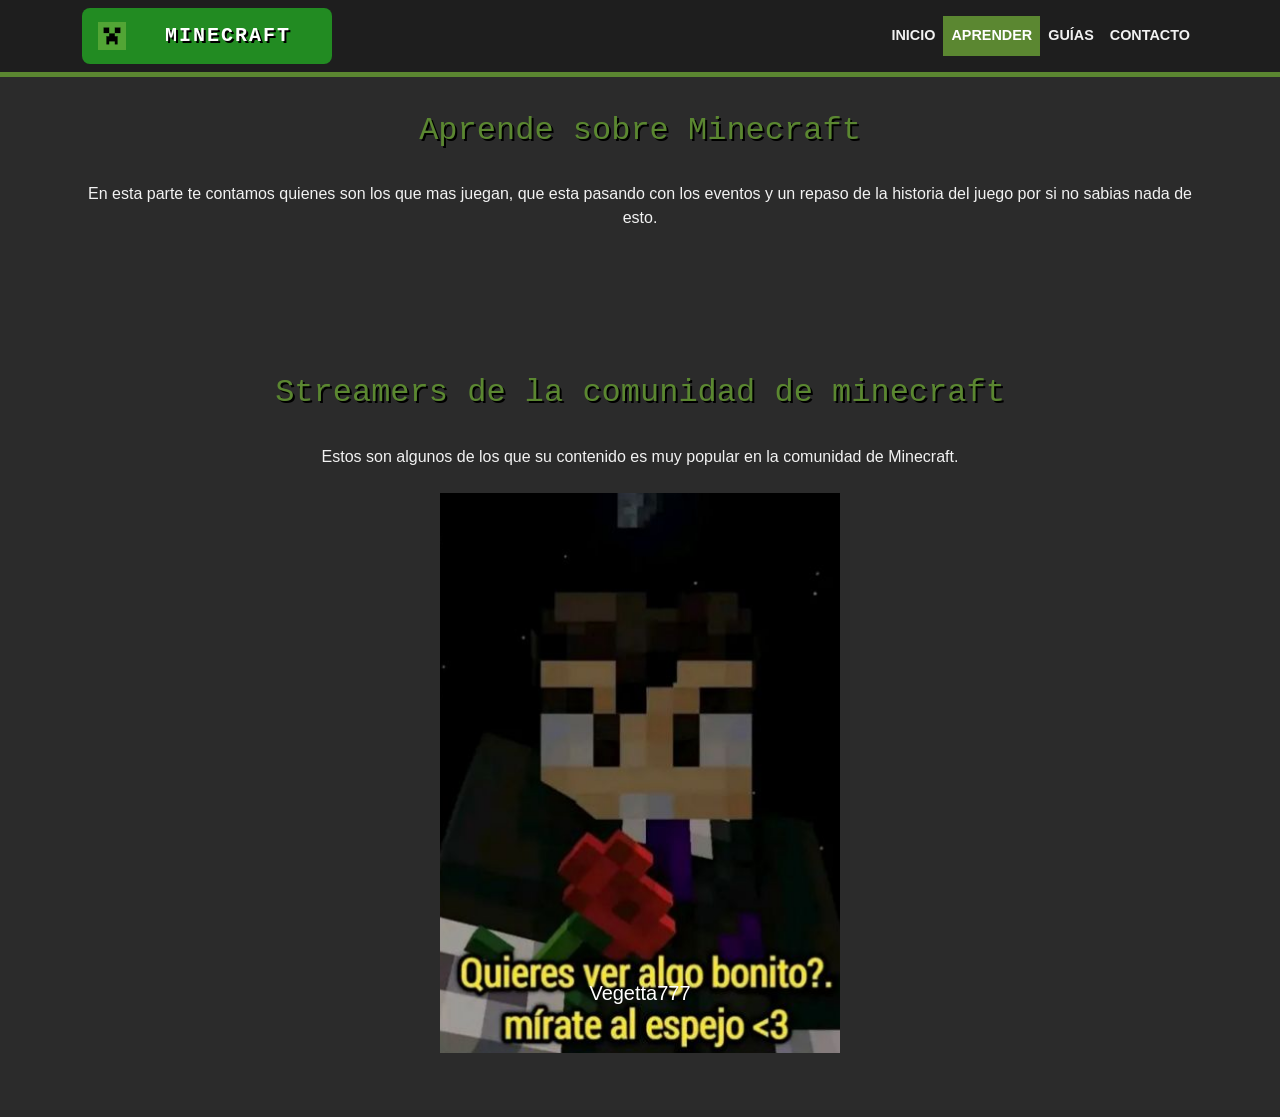
==== Aprender.html @ fe7b8671 "AprenderCarrucelStreamers" ====
<!DOCTYPE html>
<html lang='es'>
<head>
    <meta charset='utf-8'>
    <meta name='viewport' content='width=device-width, initial-scale=1'>
    <title>Minecraft-Aprender</title>
    <link href="https://cdn.jsdelivr.net/npm/bootstrap@5.3.3/dist/css/bootstrap.min.css" rel="stylesheet">
    <link rel='stylesheet' href='css/estilos.css'>
    <link rel="stylesheet" href="css/botonMinecraft.css">
    <link rel="stylesheet" href="css/main.css">
    <link rel="stylesheet" href="css/aprender.css">
    <link rel="icon" type="image/png" href="img/fav.png">
</head>
<header class="encabezado">
    <header class="encabezado">
  <nav class="navbar navbar-expand navbar-dark fixed-top barra-nav">
    <div class="container">
    
<input id="toggle" type="checkbox" />

<label class="boton-minecraft navbar-brand logo-texto" for="toggle">
  <svg
    viewBox="0 0 32 32"
    height="24"
    width="24"
    xmlns="http://www.w3.org/2000/svg"
  >
    <path d="M30 2H2v28h28z" fill="#52a535"></path>
    <path
      d="M24.4 13.2h-5.6v.47h5.6zm-5.6 8.4h-5.6v.47h5.6zm2.8 2.8h-2.8v.47h2.8zm-8.4 0h-2.8v.47h2.8zm0-11.2H7.6v.47h5.6z"
      fill="#86d562"
    ></path>
    <path
      d="M24.4 13.2V7.6h-5.6v5.6h-5.6V16h-2.8v8.4h2.8v-2.8h5.6v2.8h2.8V16h-2.8v-2.8zM13.2 7.6H7.6v5.6h5.6z"
    ></path>
    <path
      d="M24.4 7.6h-5.6v.47h5.6zm-5.6 5.6h-5.6v.47h5.6zm-5.6-5.6H7.6v.47h5.6zm0 8.4h-2.8v.47h2.8zm8.4 0h-2.8v.47h2.8z"
      fill="#2a641c"
    ></path>
  </svg>

  <div class="texto-boton">
    <span>MINECRAFT</span>
    <span>MC777</span>
    <span>CREEPERS</span>
  </div>
</label>

      <ul class="navbar-nav ms-auto">
        <li class="nav-item">
          <a class="nav-link" href="index.html">Inicio</a>
        </li>
        <li class="nav-item">
          <a class="nav-link active" aria-current="page" href="Aprender.html">Aprender</a>
        </li>
        <li class="nav-item">
          <a class="nav-link" href="guia.html">Guías</a>
        </li>
        <li class="nav-item">
          <a class="nav-link" href="contacto.html">Contacto</a>
        </li>
      </ul>
    </div>
  </nav>
</header>
 <main>
  <!-- Inicio de la pagina -->
  <section class="seccion" style="padding-top: 7rem;">
    <div class="container">
      <h2 class="seccion__titulo">Aprende sobre Minecraft</h2>
      <p class="text-center">En esta parte te contamos quienes son los que mas juegan, que esta pasando con los eventos y un repaso de la historia del juego por si no sabias nada de esto.</p>
    </div>
  </section>

   <!-- Carrusel de streamers -->
  <section class="seccion" id="zona-streamers">
    <div class="container">
      <h2 class="seccion__titulo">Streamers de la comunidad de minecraft</h2>
      <p class="text-center mb-4">Estos son algunos de los que su contenido es muy popular en la comunidad de Minecraft.</p>

      <div id="pasaStreamers" class="carousel slide cinta-streamers" data-bs-ride="carousel">
        <div class="carousel-inner">
          <div class="carousel-item active">
            <img src="img/vegetaSkin.jpg" class="d-block w-100" alt="Vegetta777">
            <div class="carousel-caption">
              <h5>Vegetta777</h5>
            </div>
          </div>
          <div class="carousel-item">
            <img src="img/tech.jpg" class="d-block w-100" alt="Technoblade">
            <div class="carousel-caption">
              <h5>Technoblade</h5>
            </div>
          </div>
          <div class="carousel-item">
            <img src="img/coldi.jpg" class="d-block w-100" alt="Coldified">
            <div class="carousel-caption">
              <h5>Coldified</h5>
            </div>
          </div>
          <div class="carousel-item">
            <img src="img/auronSkin.jpg" class="d-block w-100" alt="AuronPlay">
            <div class="carousel-caption">
              <h5>AuronPlay</h5>
            </div>
          </div>
        </div>
      </div>
    </div>
  </section>

    <script src="https://cdn.jsdelivr.net/npm/bootstrap@5.3.3/dist/js/bootstrap.bundle.min.js"></script>
</body>
</html>
---- css/estilos.css ----
:root {
  --verde-mc: #5b8731;
  --verde-oscuro: #3b5a1f;
  --tierra: #7a5230;
  --piedra: #2b2b2b;
  --texto-claro: #f2f2f2;
}

body {
  background-color: var(--piedra);
  color: var(--texto-claro);
  font-family: "Segoe UI", Arial, sans-serif;
}

.barra-nav {
  background-color: rgba(30, 30, 30, 0.92);
  border-bottom: 5px solid var(--verde-mc);
}

.barra-nav .container,
.barra-nav .navbar-nav {
  flex-wrap: wrap;
}

.logo-texto {
  font-family: "Courier New", monospace;
  font-weight: 700;
  letter-spacing: 2px;
  color: var(--verde-mc);
  text-shadow: 2px 2px 0 #000;
}

.logo-texto:hover {
    
  color: #7fc241;
}

.barra-nav .nav-link {
  color: var(--texto-claro);
  font-weight: 600;
  text-transform: uppercase;
  font-size: 0.9rem;
  padding: 0.6rem 1rem;
  transition: color 0.2s, background-color 0.2s;
}

.barra-nav .nav-link:hover,
.barra-nav .nav-link.active {
  color: #fff;
  background-color: var(--verde-mc);
}
.pie{
  text-align: center;
}
.pie__derechos{
  padding-top: 16px;
}
.titulo{
  padding-top: 1.5rem;
  font-family: "Courier New", monospace;
  font-weight: 700;
  letter-spacing: 2px;
  color: var(--verde-mc);
  text-shadow: 2px 2px 0 #000;
}
.padding-tabla{
  padding: 8px;
  border: 1px solid var(--verde-mc);
}
#crafteos{
background-image: url("../img/fondoCraft.jpg");

}
#crafteos th{
  color: var(--texto-claro);
  background-color: var(--verde-oscuro);
  text-shadow: 2px 2px 0 #000;
}
 #crafteos td{
  color: var(--texto-claro);
  background-color: var(--piedra);
  text-shadow: 2px 2px 0 #000;
 }
 #guiafooter{
  background-color:var(--verde-mc);
  padding: 1px;
}
---- css/botonMinecraft.css ----
.boton-minecraft {
  display: flex;
  align-items: center;
  gap: 10px;
  padding: 12px 14px;
  font-size: 20px;
  font-weight: bold;
  color: white;
  background-color: #228b22;
  border: none;
  border-radius: 8px;
  cursor: pointer;
  transition:
    background 0.3s,
    transform 0.1s,
    color 0.3s;
  position: relative;
  overflow: hidden;
}

.boton-minecraft:hover {
  background-color: black;
  transform: scale(1.05);
}

.boton-minecraft svg {
  width: 32px;
  height: 32px;
  transition: transform 0.3s;
}

.boton-minecraft:hover svg {
  transform: scale(1.1);
}

.texto-boton {
  position: relative;
  display: flex;
  justify-content: center;
  align-items: center;
  width: 180px;
  height: 24px;
  overflow: hidden;
}

.texto-boton span {
  position: absolute;
  transition: opacity 0.3s ease-in-out;
}

.texto-boton span:first-child {
  opacity: 1;
}

.texto-boton span:nth-child(2),
.texto-boton span:nth-child(3) {
  opacity: 0;
}

.boton-minecraft:hover .texto-boton span:first-child {
  opacity: 0;
}

.boton-minecraft:hover .texto-boton span:nth-child(2) {
  opacity: 1;
}

#toggle {
  display: none;
}

#toggle:checked + .boton-minecraft {
  background-color: white;
  color: black;
}

#toggle:checked + .boton-minecraft .texto-boton span:first-child,
#toggle:checked + .boton-minecraft .texto-boton span:nth-child(2) {
  opacity: 0;
}

#toggle:checked + .boton-minecraft .texto-boton span:nth-child(3) {
  opacity: 1;
}
---- css/main.css ----
.hero {
  position: relative;
  height: 100vh;
  min-height: 500px;
  overflow: hidden;
  display: flex;
  align-items: center;
  justify-content: center;
  text-align: center;
  background-color: #6fb1e8;
}

.hero__capa {
  position: absolute;
  top: 0;
  left: 0;
  width: 100%;
  height: 100%;
  background-size: cover;
  background-position: center bottom;
  background-repeat: no-repeat;
  pointer-events: none;
}

.hero__cielo {
  background-size: auto 100%;
  background-image: url("../img/fondo.png");
  z-index: 1;
}

.hero_nubes {
  width: 100%;
  height: 400px;
  background-image: url("../img/arboles.png");
  z-index: 2;
}

.hero_pasto {
    width: 100%;
    height: 800px;
  background-image: url("../img/primer-plano2.png");
  z-index: 3;
}



.hero__contenido {
  position: relative;
  z-index: 4;
  padding: 0 1rem;
}

.hero__titulo {
  font-family: "Courier New", monospace;
  font-size: clamp(2rem, 6vw, 4rem);
  font-weight: 700;
  color: #fff;
  text-shadow: 3px 3px 0 #000;
}

.hero__subtitulo {
  font-size: 1.2rem;
  color: #fff;
  text-shadow: 2px 2px 0 #000;
  margin-bottom: 1.5rem;
}

.boton {
  display: inline-block;
  background-color: var(--verde-mc);
  color: #fff;
  font-weight: 700;
  text-transform: uppercase;
  text-decoration: none;
  padding: 0.8rem 1.8rem;
  border: 3px solid var(--verde-oscuro);
  box-shadow: 4px 4px 0 #000;
  transition: transform 0.15s, box-shadow 0.15s;
}

.boton:hover {
  color: #fff;
  transform: translate(2px, 2px);
  box-shadow: 2px 2px 0 #000;
}

.seccion {
  padding: 4rem 0;
}

.seccion__titulo {
  font-family: "Courier New", monospace;
  text-align: center;
  color: var(--verde-mc);
  text-shadow: 2px 2px 0 #000;
  margin-bottom: 2rem;
}

.tarjeta {
  height: 100%;
  background-color: #3a3a3a;
  border: 3px solid var(--tierra);
  padding: 1.2rem;
  text-align: center;
  box-shadow: 5px 5px 0 #000;
}

.tarjeta__imagen {
  width: 100%;
  height: 200px;
  object-fit: contain;
  margin-bottom: 1rem;
}

.tarjeta__titulo {
  color: #fff;
  font-size: 1.3rem;
}

.tarjeta__texto {
  color: #ccc;
  margin: 0;
}

.llamado {
  background-color: var(--verde-oscuro);
  text-align: center;
}

.llamado__texto {
  font-size: 1.1rem;
  margin-bottom: 1.5rem;
}
---- css/aprender.css ----
.cinta-streamers {
  max-width: 400px;
  margin: 0 auto;
  overflow: hidden;
}

.cinta-streamers .carousel-inner {
  height: 560px;
}

.cinta-streamers .carousel-item,
.cinta-streamers .carousel-item img {
  height: 560px;
}

.cinta-streamers img {
  width: 100%;
  object-fit: cover;
  object-position: top center;
}

.carousel-caption{
    color: purple
    text-shadow: 2px 2px 0 #000;
}
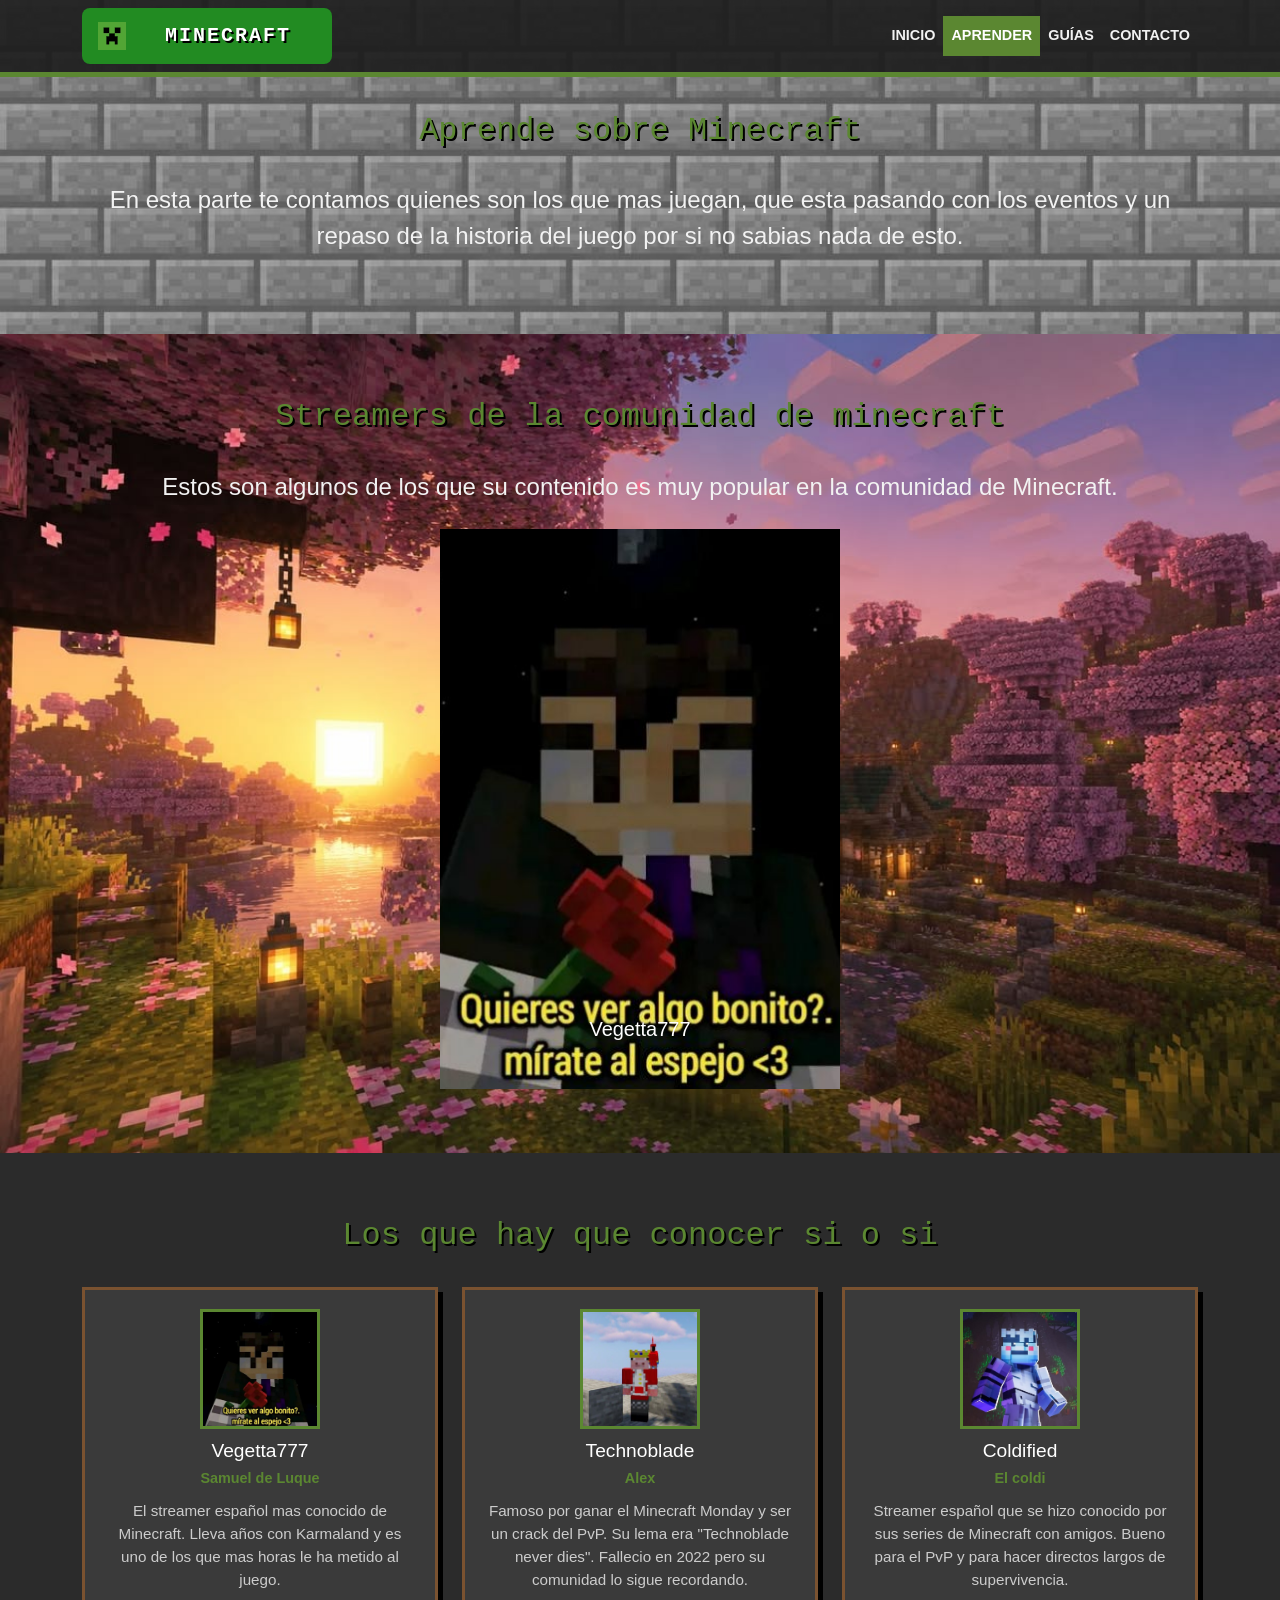
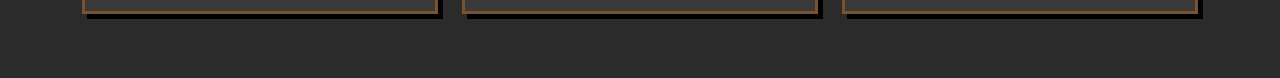
==== commit 23e7e2d7: "AprenderMejoraCarruselCambioFondosMejoresStreamers" ====
--- a/Aprender.html
+++ b/Aprender.html
@@ -65,7 +65,7 @@
 </header>
  <main>
   <!-- Inicio de la pagina -->
-  <section class="seccion" style="padding-top: 7rem;">
+  <section class="seccion" id="headerAprend" style="padding-top: 7rem;">
     <div class="container">
       <h2 class="seccion__titulo">Aprende sobre Minecraft</h2>
       <p class="text-center">En esta parte te contamos quienes son los que mas juegan, que esta pasando con los eventos y un repaso de la historia del juego por si no sabias nada de esto.</p>
@@ -109,6 +109,41 @@
     </div>
   </section>
 
+  <!-- Fichas de los 3 destacados -->
+  <section class="seccion" id="famosos-mc">
+    <div class="container">
+      <h2 class="seccion__titulo">Los que hay que conocer si o si</h2>
+
+      <div class="row g-4">
+        <div class="col-md-4">
+          <div class="tarjeta-streamer">
+            <img src="img/vegetaSkin.jpg" alt="Vegetta777">
+            <h4>Vegetta777</h4>
+            <span class="apodo">Samuel de Luque</span>
+            <p>El streamer español mas conocido de Minecraft. Lleva años con Karmaland y es uno de los que mas horas le ha metido al juego.</p>
+          </div>
+        </div>
+        <div class="col-md-4">
+          <div class="tarjeta-streamer">
+            <img src="img/tech.jpg" alt="Technoblade">
+            <h4>Technoblade</h4>
+            <span class="apodo">Alex</span>
+            <p>Famoso por ganar el Minecraft Monday y ser un crack del PvP. Su lema era "Technoblade never dies". Fallecio en 2022 pero su comunidad lo sigue recordando.</p>
+          </div>
+        </div>
+        <div class="col-md-4">
+          <div class="tarjeta-streamer">
+            <img src="img/coldi.jpg" alt="Coldified">
+            <h4>Coldified</h4>
+            <span class="apodo">El coldi</span>
+            <p>Streamer español que se hizo conocido por sus series de Minecraft con amigos. Bueno para el PvP y para hacer directos largos de supervivencia.</p>
+          </div>
+        </div>
+      </div>
+    </div>
+  </section>
+
+
     <script src="https://cdn.jsdelivr.net/npm/bootstrap@5.3.3/dist/js/bootstrap.bundle.min.js"></script>
 </body>
 </html>
--- a/css/aprender.css
+++ b/css/aprender.css
@@ -22,4 +22,69 @@
 .carousel-caption{
     color: purple
     text-shadow: 2px 2px 0 #000;
+}
+.tarjeta-streamer {
+  background-color: #3a3a3a;
+  border: 3px solid var(--tierra);
+  box-shadow: 5px 5px 0 #000;
+  padding: 1.2rem;
+  text-align: center;
+  height: 100%;
+}
+
+.tarjeta-streamer img {
+  width: 120px;
+  height: 120px;
+  object-fit: cover;
+  border: 3px solid var(--verde-mc);
+  margin-bottom: 10px;
+}
+
+.tarjeta-streamer h4 {
+  color: #fff;
+  font-size: 1.2rem;
+  margin-bottom: 4px;
+}
+
+.tarjeta-streamer .apodo {
+  color: var(--verde-mc);
+  font-size: 0.9rem;
+  font-weight: bold;
+}
+
+.tarjeta-streamer p {
+  color: #ccc;
+  font-size: 0.95rem;
+  margin-top: 10px;
+  margin-bottom: 0;
+}
+
+.caja-nota {
+  background-color: #333;
+  border-left: 6px solid var(--verde-mc);
+  padding: 1rem 1.2rem;
+  margin-bottom: 1rem;
+  box-shadow: 4px 4px 0 #000;
+  height: 100%;
+}
+
+.caja-nota h4 {
+  color: var(--verde-mc);
+  margin: 0 0 8px 0;
+  font-family: "Courier New", monospace;
+}
+
+.caja-nota p {
+  margin: 0;
+  color: #ddd;
+}
+#headerAprend{
+    background-image: url("../img/fondoHeader.jpg");
+    background-size: cover ;
+    font-size: 1.5rem;
+}
+#zona-streamers {
+    background-image: url("../img/fondoCarrusel.jpg");
+    background-size: cover ;
+    font-size: 1.5rem;
 }
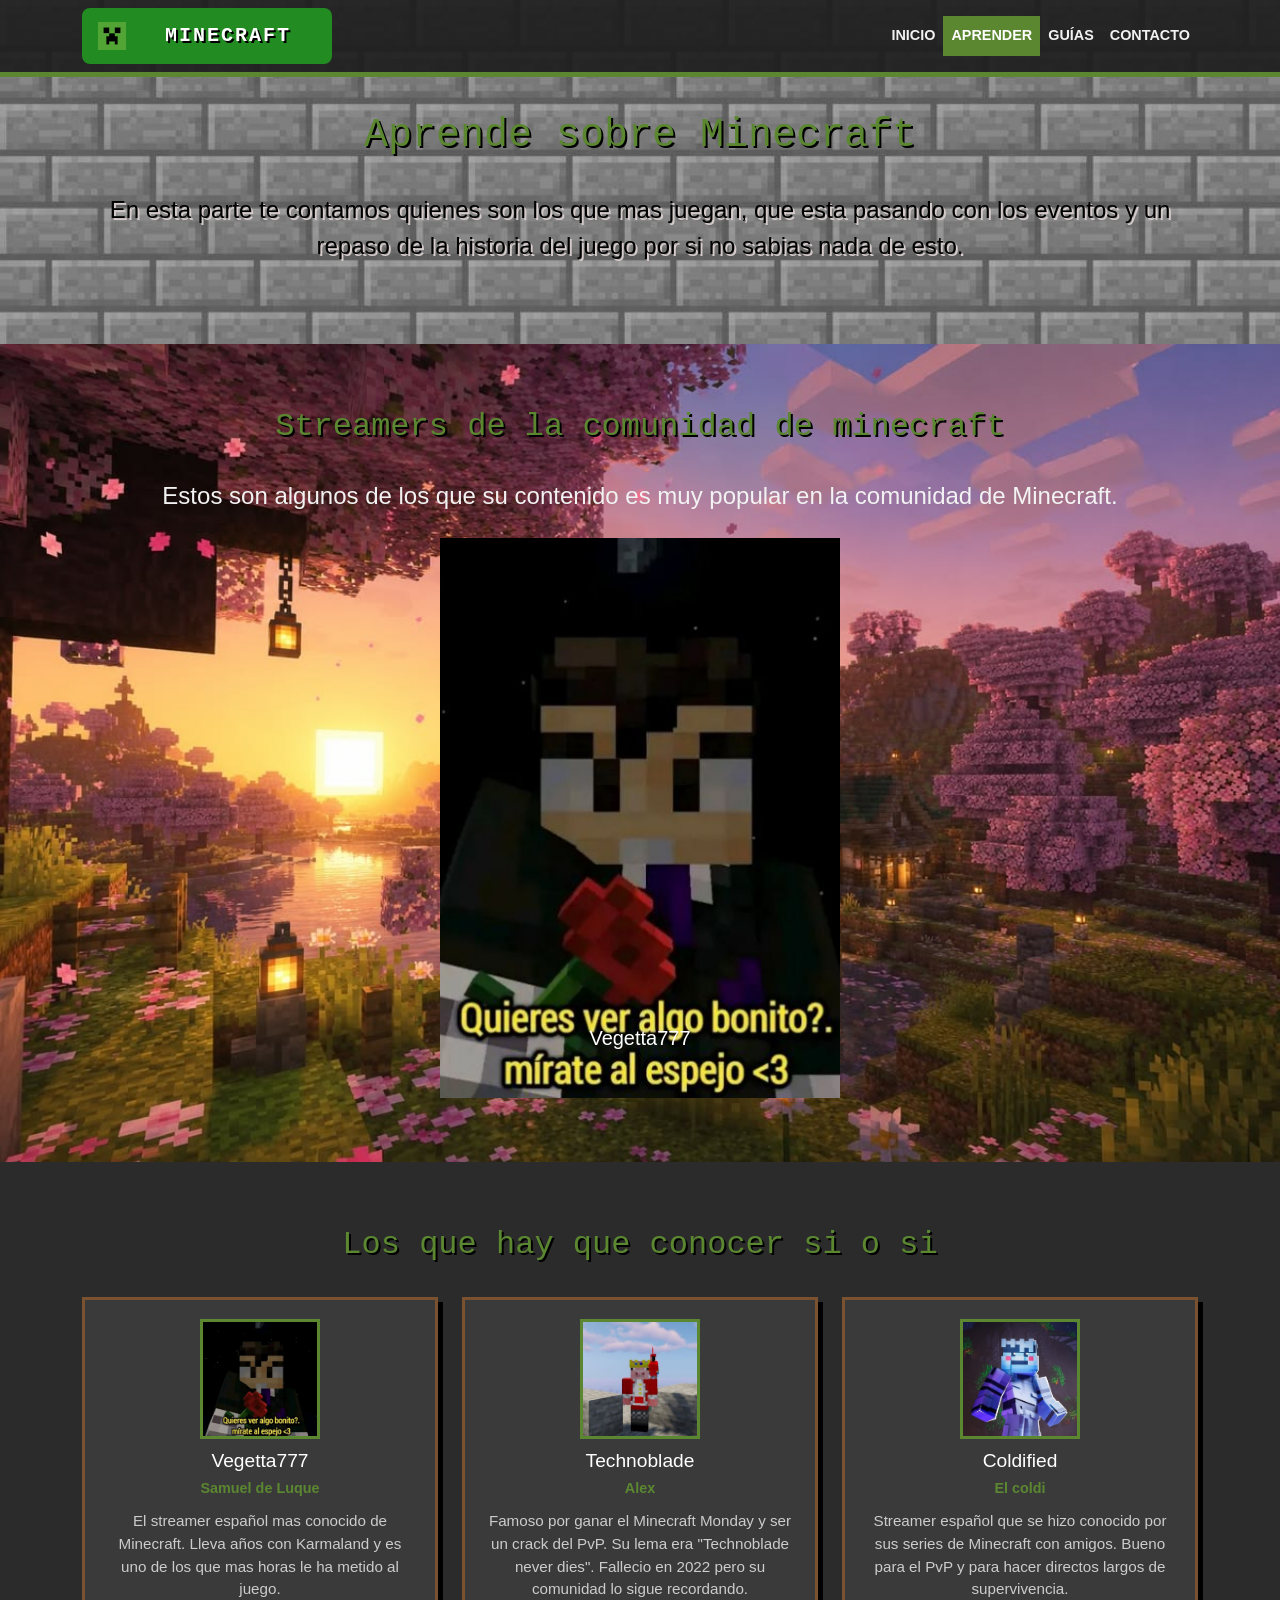
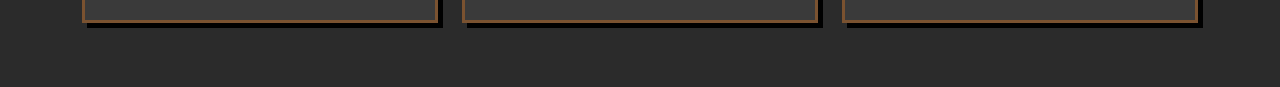
==== commit c4445647: "AprenderMejoraCarruselMasStreamers" ====
--- a/Aprender.html
+++ b/Aprender.html
@@ -78,7 +78,7 @@
       <h2 class="seccion__titulo">Streamers de la comunidad de minecraft</h2>
       <p class="text-center mb-4">Estos son algunos de los que su contenido es muy popular en la comunidad de Minecraft.</p>
 
-      <div id="pasaStreamers" class="carousel slide cinta-streamers" data-bs-ride="carousel">
+      <div id="pasaStreamers" class="carousel slide cinta-streamers" data-bs-ride="carousel" data-bs-interval="2000">
         <div class="carousel-inner">
           <div class="carousel-item active">
             <img src="img/vegetaSkin.jpg" class="d-block w-100" alt="Vegetta777">
@@ -104,12 +104,48 @@
               <h5>AuronPlay</h5>
             </div>
           </div>
+          <div class="carousel-item">
+            <img src="img/spreenSkin.jpg" class="d-block w-100" alt="Spreen">
+            <div class="carousel-caption">
+              <h5>spreen</h5>
+            </div>
+          </div>
+          <div class="carousel-item">
+            <img src="img/willy.jpg" class="d-block w-100" alt="willyrex">
+            <div class="carousel-caption">
+              <h5>Willyrex</h5>
+            </div>
+          </div>
+          <div class="carousel-item">
+            <img src="img/rubius.jpg" class="d-block w-100" alt="Rubius">
+            <div class="carousel-caption">
+              <h5>rubius</h5>
+            </div>
+          </div>
+           <div class="carousel-item">
+            <img src="img/Sapnap.jpg" class="d-block w-100" alt="Sapnap">
+            <div class="carousel-caption">
+              <h5>Sapnap</h5>
+            </div>
+          </div>
+           <div class="carousel-item">
+            <img src="img/bobicraft.jpg" class="d-block w-100" alt="Bobi">
+            <div class="carousel-caption">
+              <h5>Bobi</h5>
+            </div>
+          </div>
+           <div class="carousel-item">
+            <img src="img/shad.jpg" class="d-block w-100" alt="Shadoune">
+            <div class="carousel-caption">
+              <h5>Shadoune</h5>
+            </div>
+          </div>
         </div>
       </div>
     </div>
   </section>
 
-  <!-- Fichas de los 3 destacados -->
+  <!-- mejores Jugadores -->
   <section class="seccion" id="famosos-mc">
     <div class="container">
       <h2 class="seccion__titulo">Los que hay que conocer si o si</h2>
--- a/css/aprender.css
+++ b/css/aprender.css
@@ -83,6 +83,14 @@
     background-size: cover ;
     font-size: 1.5rem;
 }
+#headerAprend h2{
+  font-size: 2.5rem;
+    text-shadow: 2px 2px 0 #000000;
+}
+#headerAprend p{
+    color: #000000;
+    text-shadow: 2px 2px 0 #d4caca;
+}
 #zona-streamers {
     background-image: url("../img/fondoCarrusel.jpg");
     background-size: cover ;
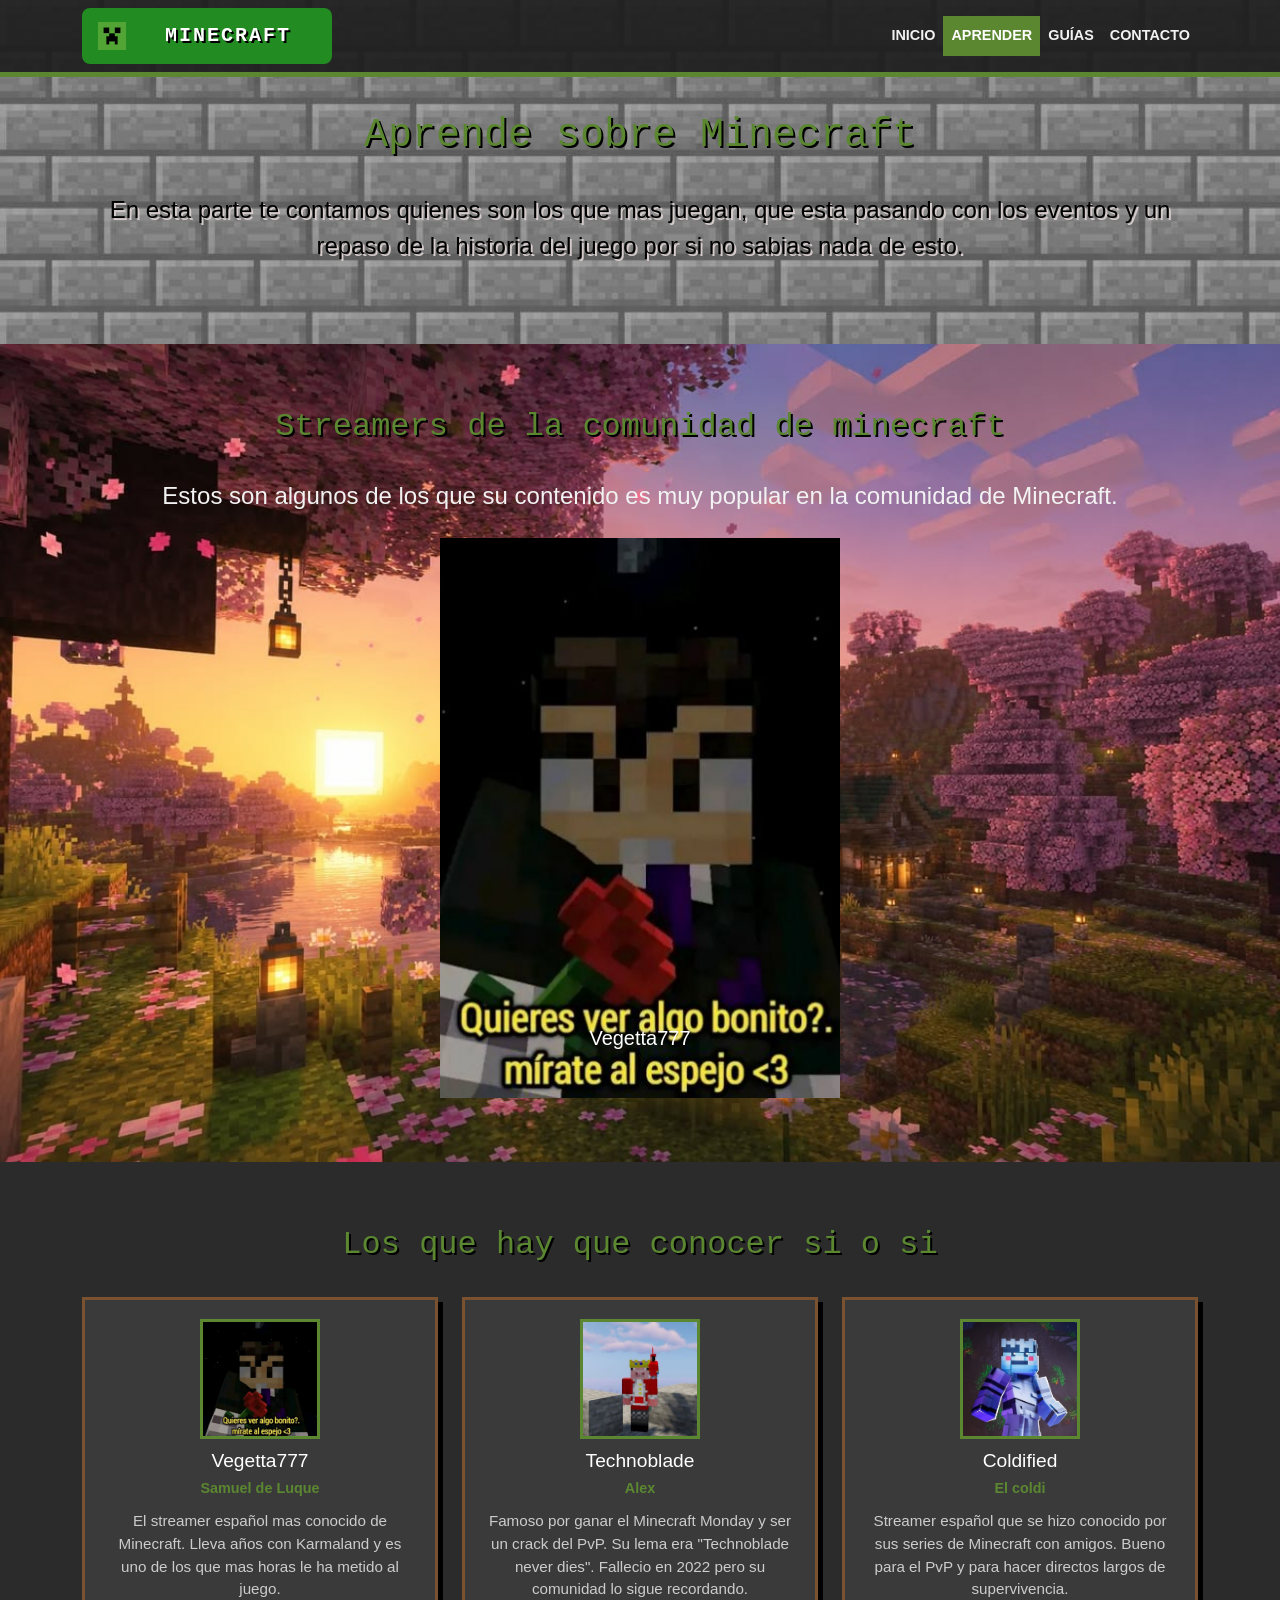
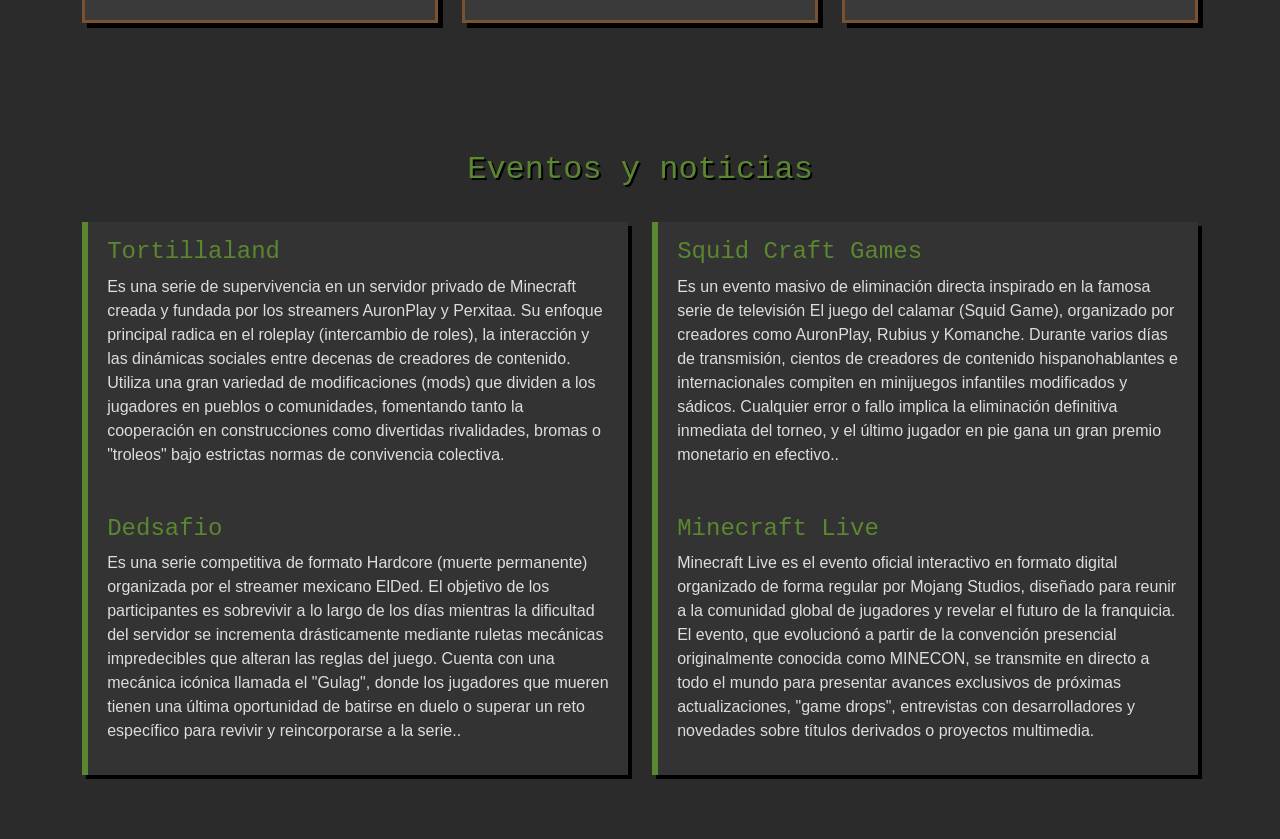
==== commit 5528f791: "aprenderEventoNoticias" ====
--- a/Aprender.html
+++ b/Aprender.html
@@ -179,7 +179,39 @@
     </div>
   </section>
 
-
+ <!-- Noticias y eventos -->
+  <section class="seccion" id="que-esta-pasando">
+    <div class="container">
+      <h2 class="seccion__titulo">Eventos y noticias</h2>
+
+      <div class="row">
+        <div class="col-md-6">
+          <div class="caja-nota">
+            <h4>Tortillaland</h4>
+            <p>Es una serie de supervivencia en un servidor privado de Minecraft creada y fundada por los streamers AuronPlay y Perxitaa. Su enfoque principal radica en el roleplay (intercambio de roles), la interacción y las dinámicas sociales entre decenas de creadores de contenido. Utiliza una gran variedad de modificaciones (mods) que dividen a los jugadores en pueblos o comunidades, fomentando tanto la cooperación en construcciones como divertidas rivalidades, bromas o "troleos" bajo estrictas normas de convivencia colectiva.</p>
+          </div>
+        </div>
+        <div class="col-md-6">
+          <div class="caja-nota">
+            <h4>Squid Craft Games</h4>
+            <p>Es un evento masivo de eliminación directa inspirado en la famosa serie de televisión El juego del calamar (Squid Game), organizado por creadores como AuronPlay, Rubius y Komanche. Durante varios días de transmisión, cientos de creadores de contenido hispanohablantes e internacionales compiten en minijuegos infantiles modificados y sádicos. Cualquier error o fallo implica la eliminación definitiva inmediata del torneo, y el último jugador en pie gana un gran premio monetario en efectivo..</p>
+          </div>
+        </div>
+        <div class="col-md-6">
+          <div class="caja-nota">
+            <h4>Dedsafio</h4>
+            <p>Es una serie competitiva de formato Hardcore (muerte permanente) organizada por el streamer mexicano ElDed. El objetivo de los participantes es sobrevivir a lo largo de los días mientras la dificultad del servidor se incrementa drásticamente mediante ruletas mecánicas impredecibles que alteran las reglas del juego. Cuenta con una mecánica icónica llamada el "Gulag", donde los jugadores que mueren tienen una última oportunidad de batirse en duelo o superar un reto específico para revivir y reincorporarse a la serie..</p>
+          </div>
+        </div>
+        <div class="col-md-6">
+          <div class="caja-nota">
+            <h4>Minecraft Live</h4>
+            <p>Minecraft Live es el evento oficial interactivo en formato digital organizado de forma regular por Mojang Studios, diseñado para reunir a la comunidad global de jugadores y revelar el futuro de la franquicia. El evento, que evolucionó a partir de la convención presencial originalmente conocida como MINECON, se transmite en directo a todo el mundo para presentar avances exclusivos de próximas actualizaciones, "game drops", entrevistas con desarrolladores y novedades sobre títulos derivados o proyectos multimedia.</p>
+          </div>
+        </div>
+      </div>
+    </div>
+  </section>
     <script src="https://cdn.jsdelivr.net/npm/bootstrap@5.3.3/dist/js/bootstrap.bundle.min.js"></script>
 </body>
 </html>
--- a/css/aprender.css
+++ b/css/aprender.css
@@ -95,4 +95,22 @@
     background-image: url("../img/fondoCarrusel.jpg");
     background-size: cover ;
     font-size: 1.5rem;
-}+}
+.bloque-historia {
+  background-color: #3a3a3a;
+  border: 3px solid var(--verde-oscuro);
+  box-shadow: 5px 5px 0 #000;
+  padding: 1.2rem;
+  height: 100%;
+}
+
+.bloque-historia h4 {
+  color: #fff;
+  font-family: "Courier New", monospace;
+  margin-bottom: 8px;
+}
+
+.bloque-historia p {
+  color: #ccc;
+  margin: 0;
+}
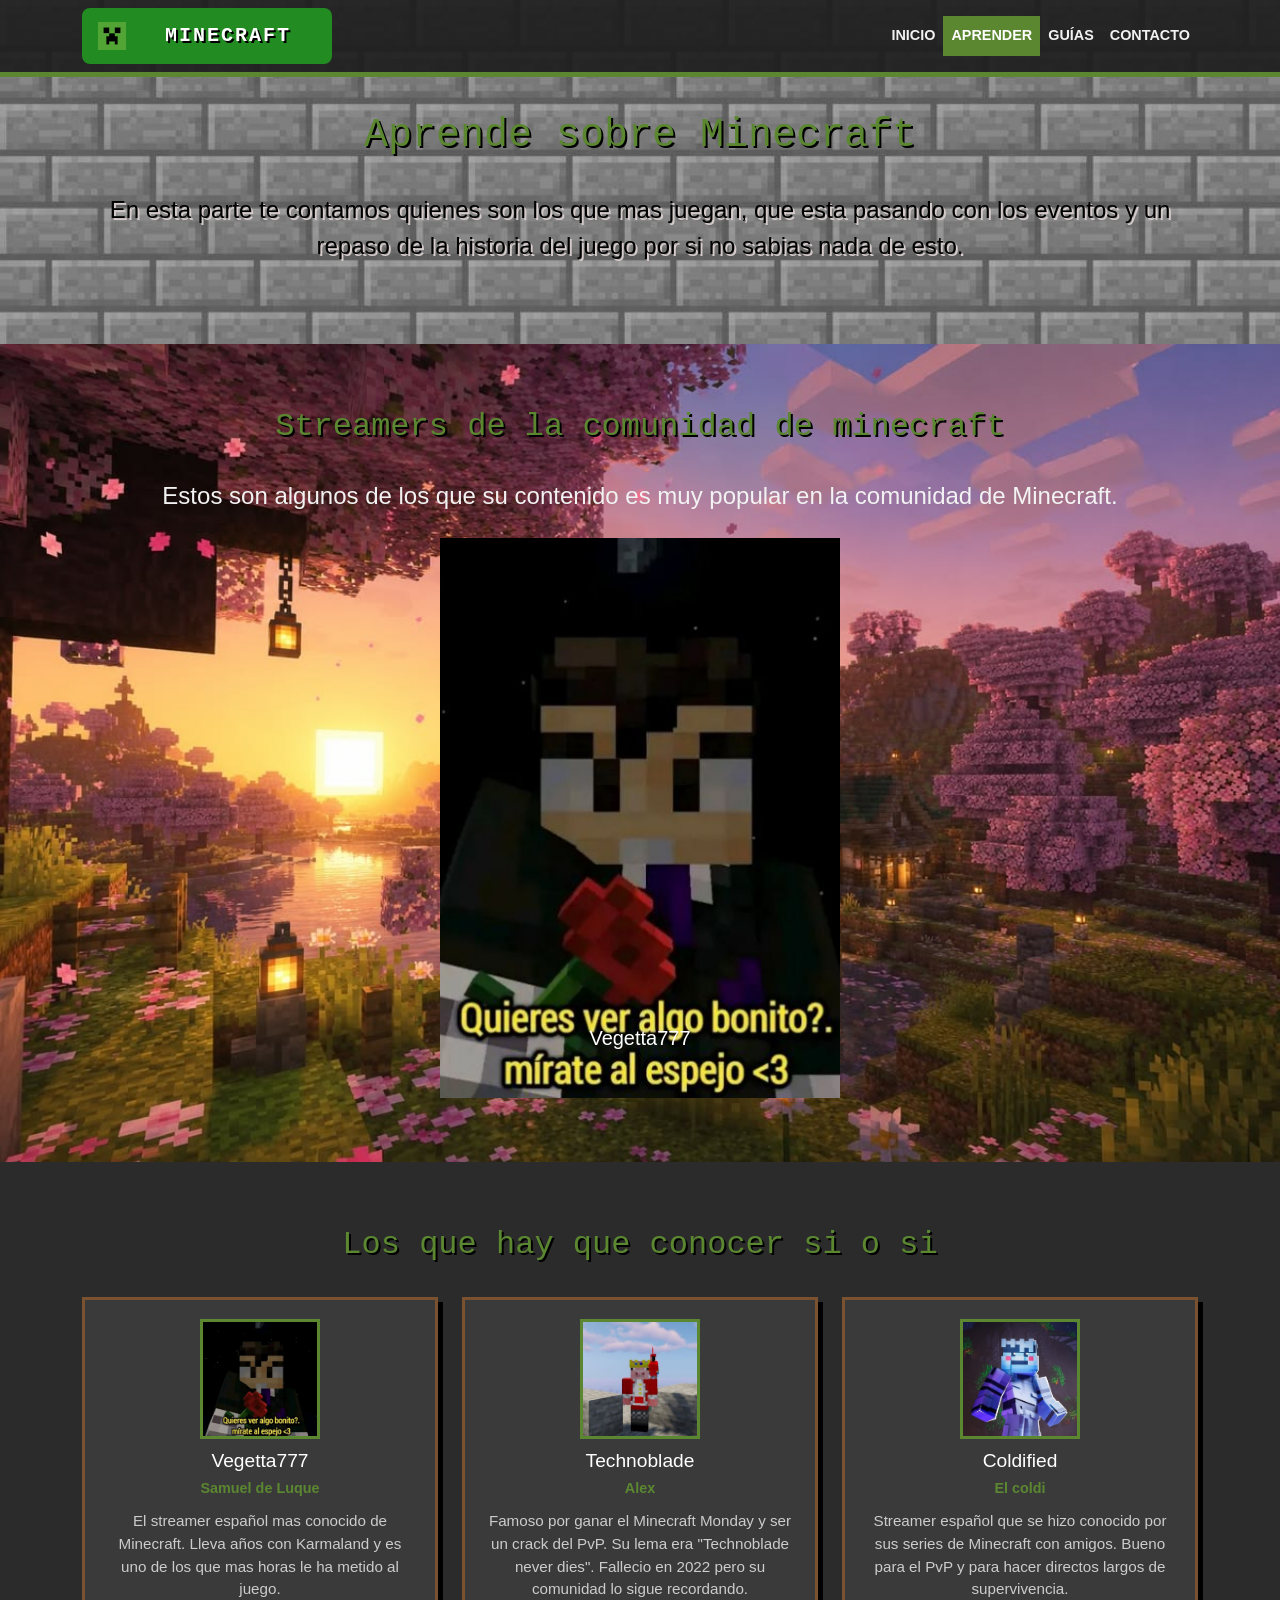
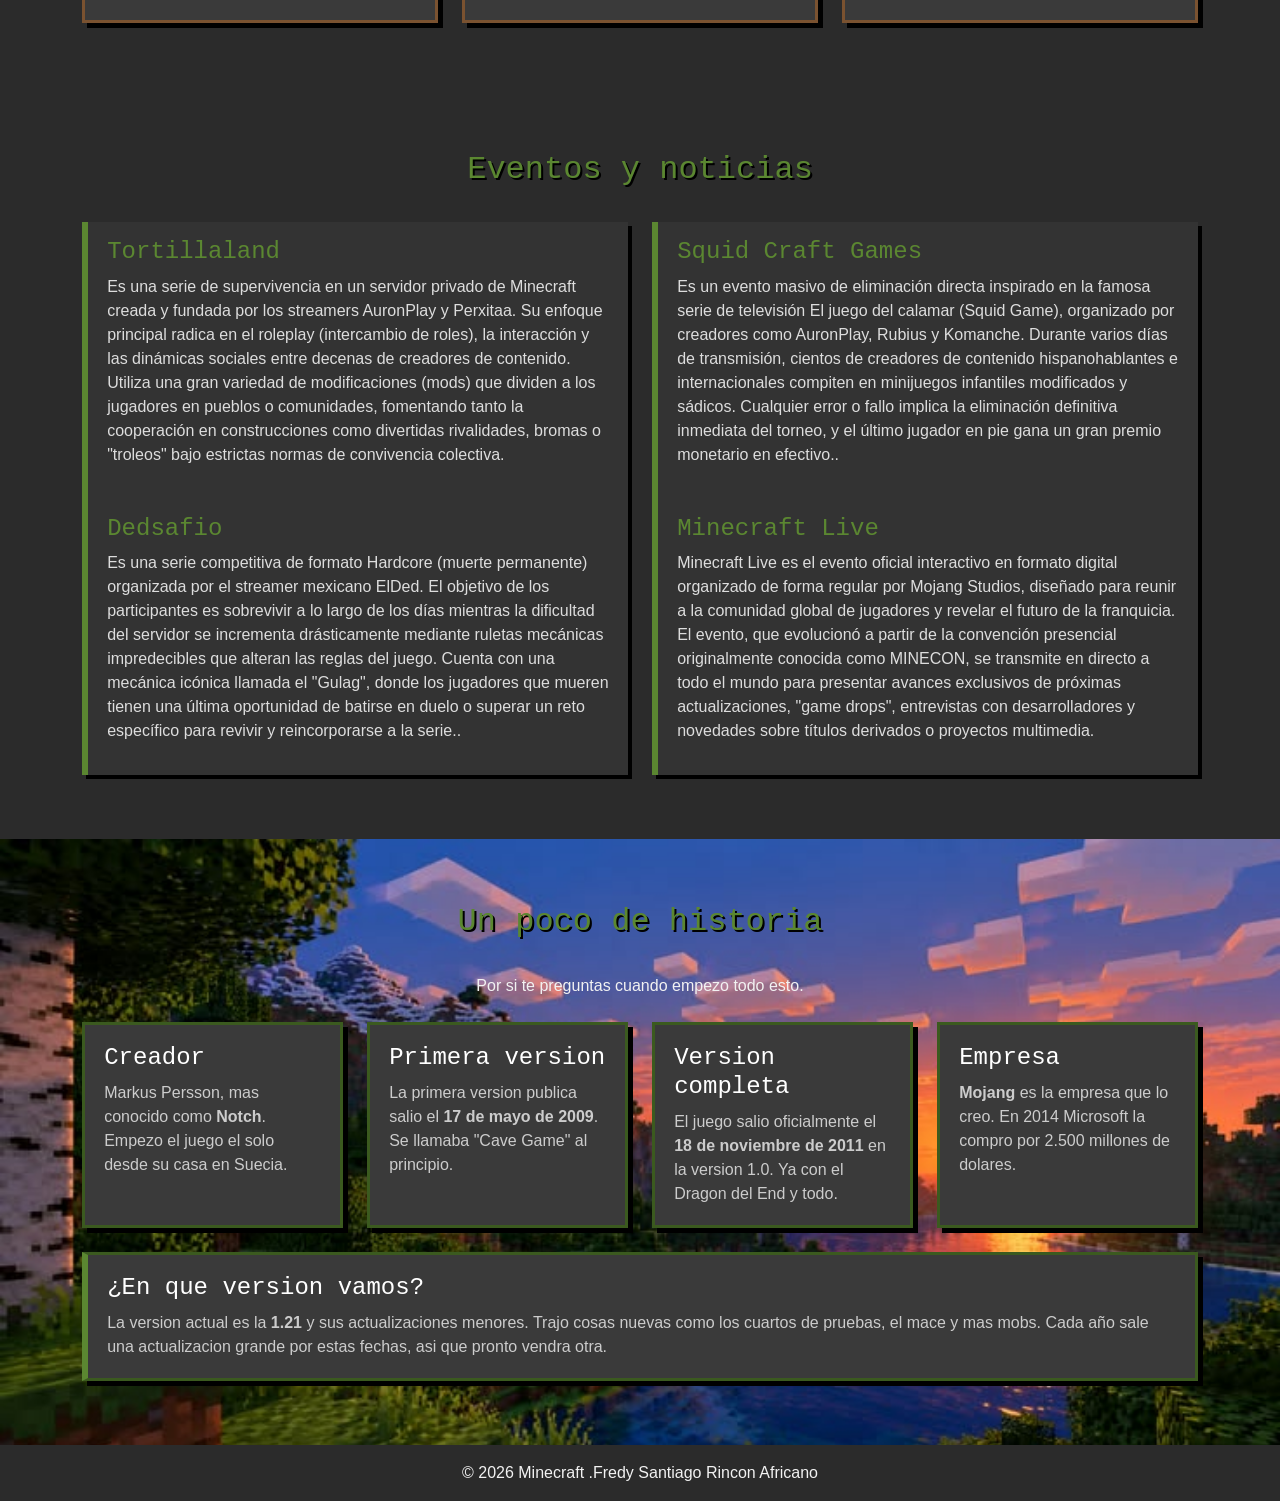
==== commit b50c2219: "aprenderTerminado" ====
--- a/Aprender.html
+++ b/Aprender.html
@@ -212,6 +212,56 @@
       </div>
     </div>
   </section>
+
+    <!-- Historia de Minecraft -->
+  <section class="seccion" id="los-inicios">
+    <div class="container">
+      <h2 class="seccion__titulo">Un poco de historia</h2>
+      <p class="text-center mb-4">Por si te preguntas cuando empezo todo esto.</p>
+
+      <div class="row g-4">
+        <div class="col-md-6 col-lg-3">
+          <div class="bloque-historia">
+            <h4>Creador</h4>
+            <p>Markus Persson, mas conocido como <strong>Notch</strong>. Empezo el juego el solo desde su casa en Suecia.</p>
+          </div>
+        </div>
+        <div class="col-md-6 col-lg-3">
+          <div class="bloque-historia">
+            <h4>Primera version</h4>
+            <p>La primera version publica salio el <strong>17 de mayo de 2009</strong>. Se llamaba "Cave Game" al principio.</p>
+          </div>
+        </div>
+        <div class="col-md-6 col-lg-3">
+          <div class="bloque-historia">
+            <h4>Version completa</h4>
+            <p>El juego salio oficialmente el <strong>18 de noviembre de 2011</strong> en la version 1.0. Ya con el Dragon del End y todo.</p>
+          </div>
+        </div>
+        <div class="col-md-6 col-lg-3">
+          <div class="bloque-historia">
+            <h4>Empresa</h4>
+            <p><strong>Mojang</strong> es la empresa que lo creo. En 2014 Microsoft la compro por 2.500 millones de dolares.</p>
+          </div>
+        </div>
+      </div>
+
+      <div class="row mt-4">
+        <div class="col-12">
+          <div class="bloque-historia" style="border-left: 6px solid var(--verde-mc);">
+            <h4>¿En que version vamos?</h4>
+            <p>La version actual es la <strong>1.21</strong> y sus actualizaciones menores. Trajo cosas nuevas como los cuartos de pruebas, el mace y mas mobs. Cada año sale una actualizacion grande por estas fechas, asi que pronto vendra otra.</p>
+          </div>
+        </div>
+      </div>
+    </div>
+  </section>
+
+  <footer class="pie">
+    <p class="pie__derechos">&copy; 2026 Minecraft .Fredy Santiago Rincon Africano</p>
+  </div>
+</footer>
+  
     <script src="https://cdn.jsdelivr.net/npm/bootstrap@5.3.3/dist/js/bootstrap.bundle.min.js"></script>
 </body>
 </html>
--- a/css/aprender.css
+++ b/css/aprender.css
@@ -114,3 +114,7 @@
   color: #ccc;
   margin: 0;
 }
+#los-inicios{
+    background-image: url("../img/fondoMine.jpg");
+    background-size: cover ;
+}
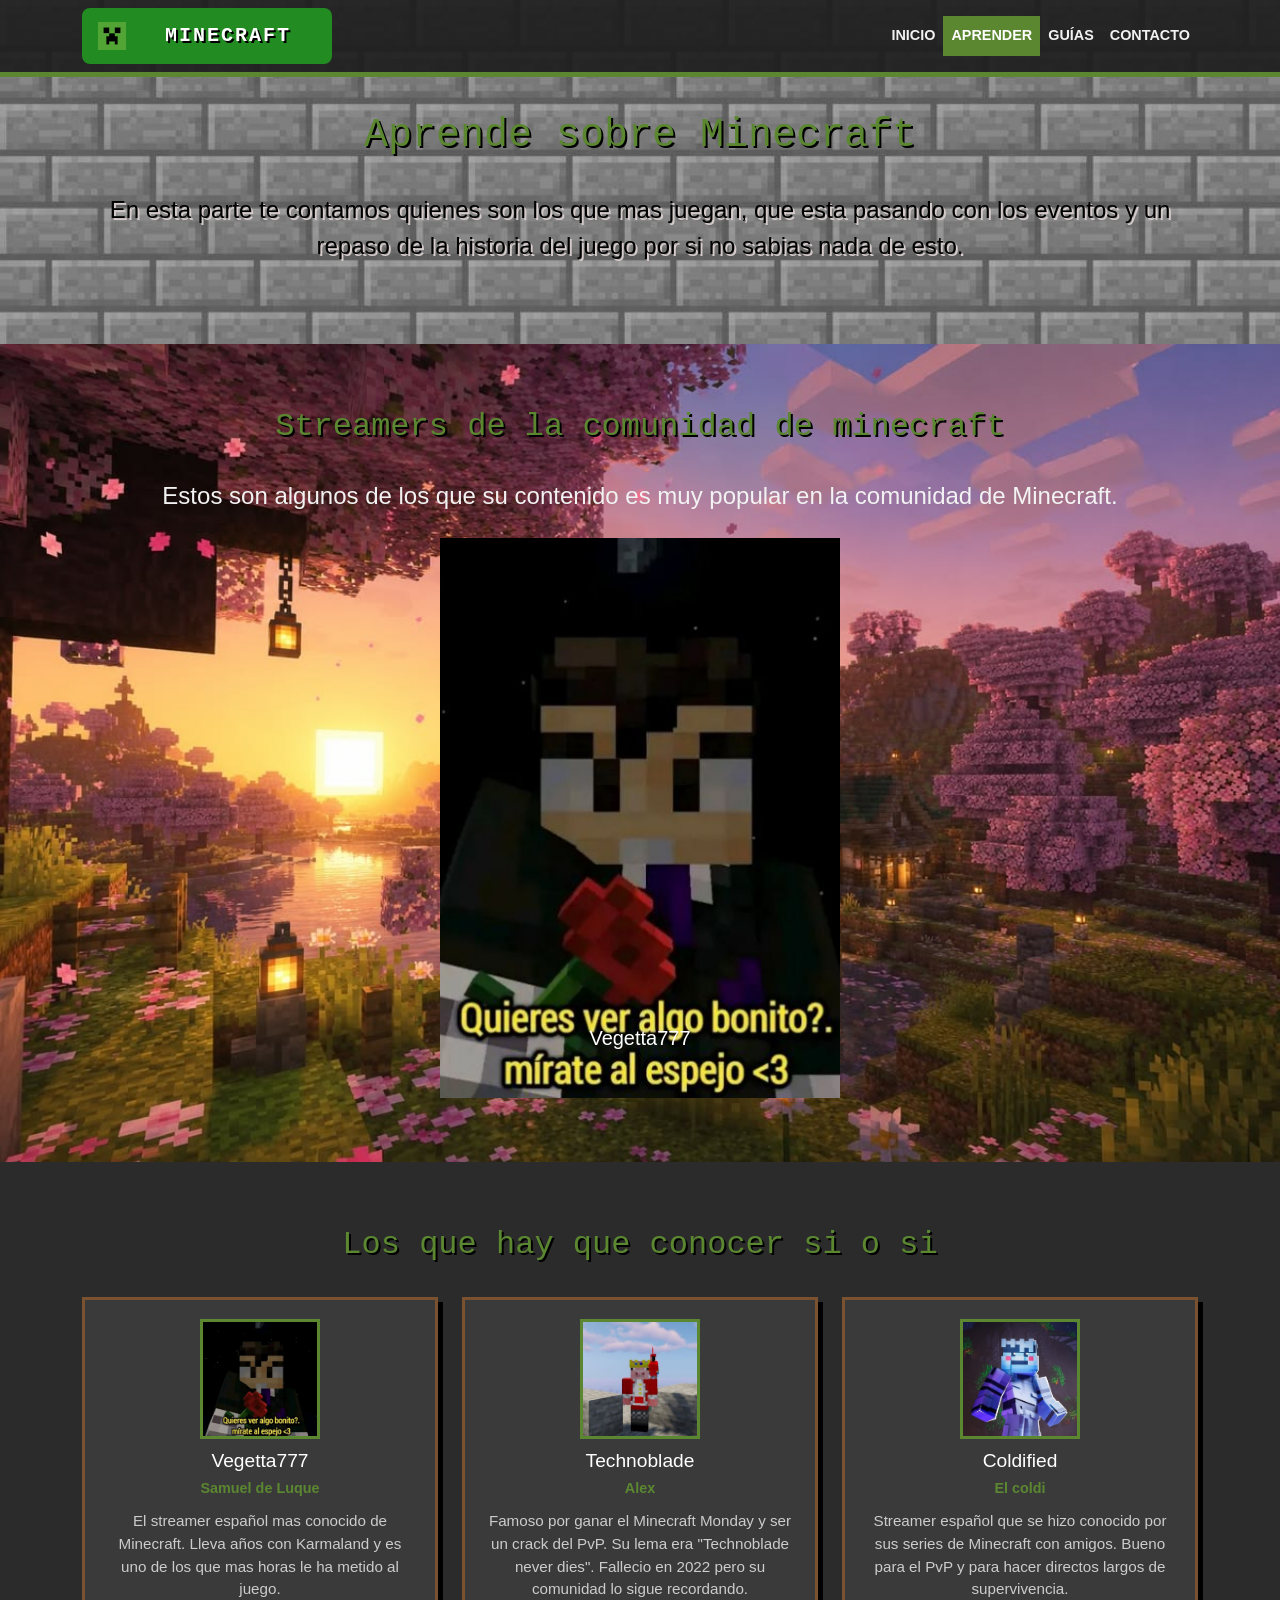
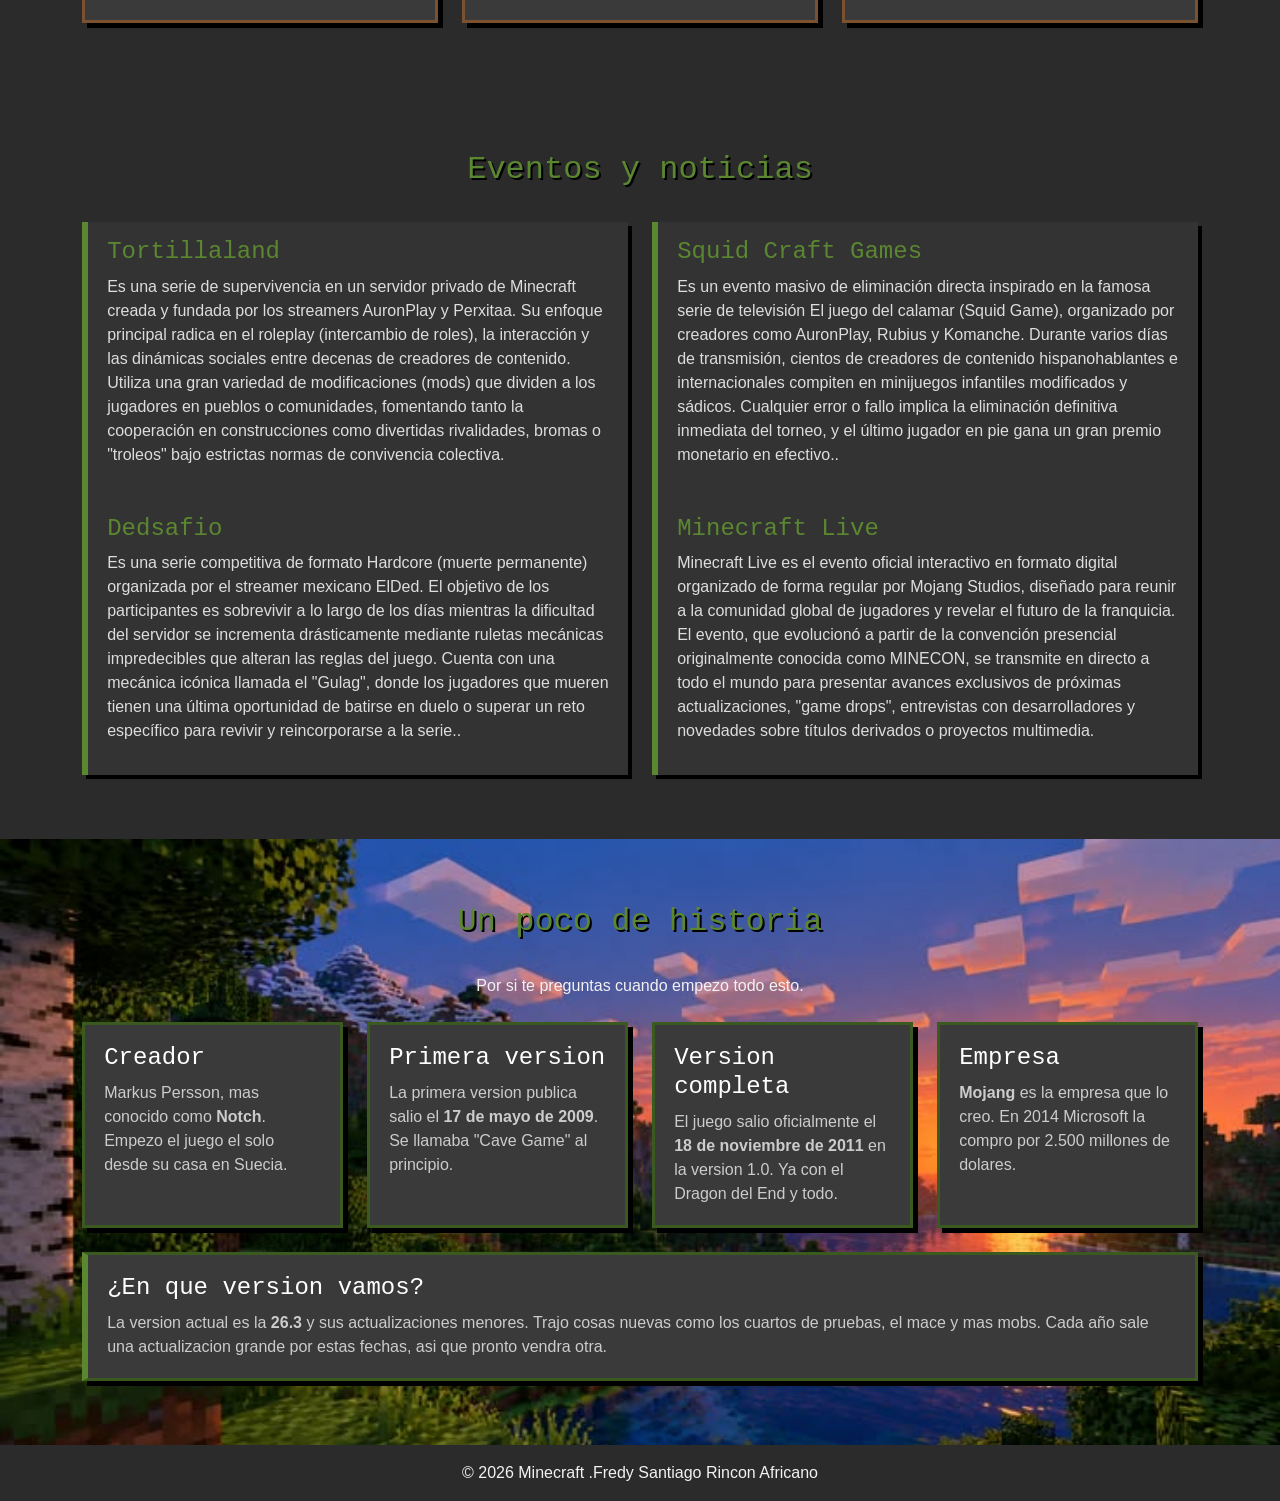
==== commit fa77fcf4: "ContactoTerminado" ====
--- a/Aprender.html
+++ b/Aprender.html
@@ -250,7 +250,7 @@
         <div class="col-12">
           <div class="bloque-historia" style="border-left: 6px solid var(--verde-mc);">
             <h4>¿En que version vamos?</h4>
-            <p>La version actual es la <strong>1.21</strong> y sus actualizaciones menores. Trajo cosas nuevas como los cuartos de pruebas, el mace y mas mobs. Cada año sale una actualizacion grande por estas fechas, asi que pronto vendra otra.</p>
+            <p>La version actual es la <strong>26.3</strong> y sus actualizaciones menores. Trajo cosas nuevas como los cuartos de pruebas, el mace y mas mobs. Cada año sale una actualizacion grande por estas fechas, asi que pronto vendra otra.</p>
           </div>
         </div>
       </div>
--- a/css/main.css
+++ b/css/main.css
@@ -131,3 +131,70 @@
   font-size: 1.1rem;
   margin-bottom: 1.5rem;
 }
+
+formulario-contacto {
+  background-color: #3a3a3a;
+  border: 3px solid var(--tierra);
+  box-shadow: 5px 5px 0 #000;
+  padding: 2rem;
+  margin-top: 2rem;
+}
+
+.campo {
+  margin-bottom: 1rem;
+}
+
+.campo label {
+  display: block;
+  color: #fff;
+  font-weight: bold;
+  margin-bottom: 6px;
+  font-size: 0.95rem;
+}
+
+.campo input,
+.campo textarea {
+  width: 100%;
+  padding: 10px;
+  background-color: #2b2b2b;
+  color: #fff;
+  border: 2px solid var(--verde-oscuro);
+  font-family: inherit;
+  font-size: 1rem;
+}
+
+.campo input:focus,
+.campo textarea:focus {
+  outline: none;
+  border-color: var(--verde-mc);
+}
+
+.campo textarea {
+  resize: vertical;
+}
+
+.campo-check {
+  display: flex;
+  align-items: center;
+  gap: 8px;
+  margin-bottom: 1.5rem;
+  color: #ccc;
+}
+
+.campo-check input {
+  width: 18px;
+  height: 18px;
+  accent-color: var(--verde-mc);
+}
+
+.campo-check label {
+  margin: 0;
+  font-size: 0.9rem;
+}
+
+.formulario-contacto .boton {
+  width: 100%;
+  cursor: pointer;
+  font-family: inherit;
+  font-size: 1rem;
+}
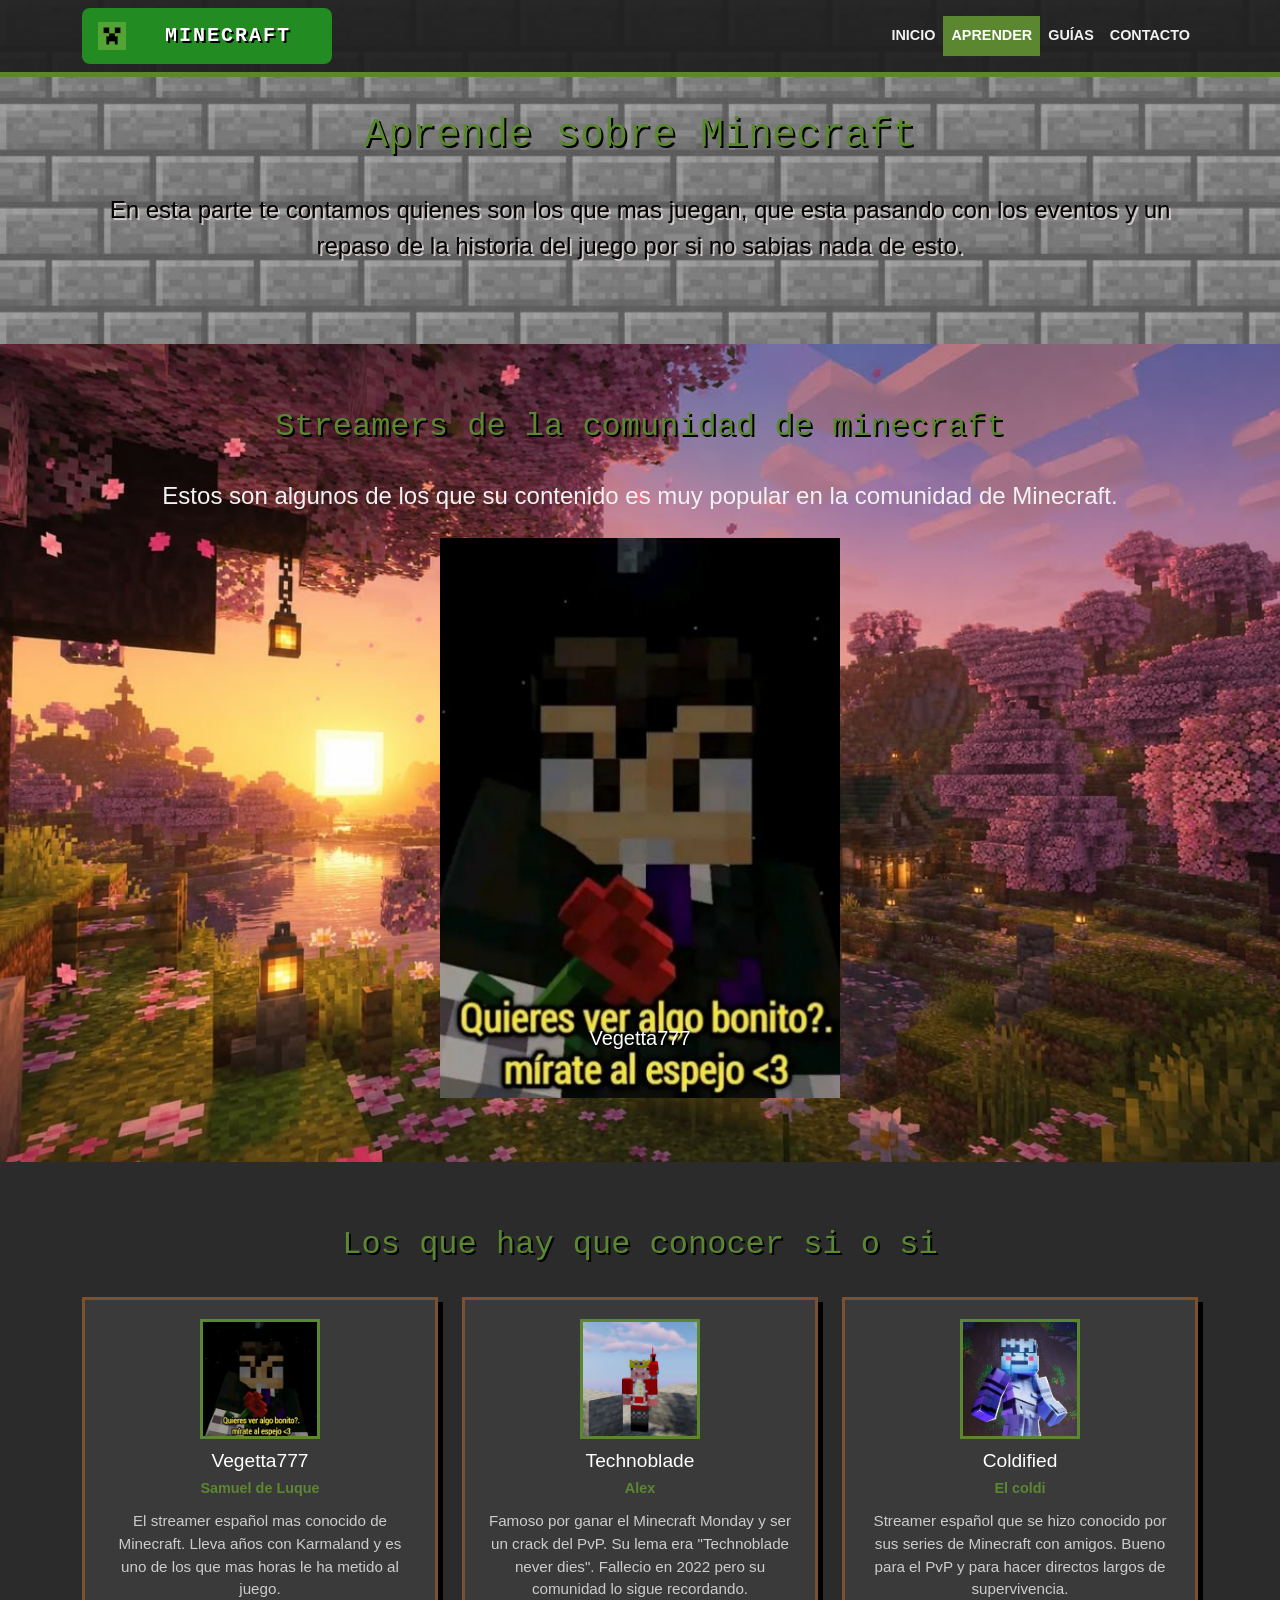
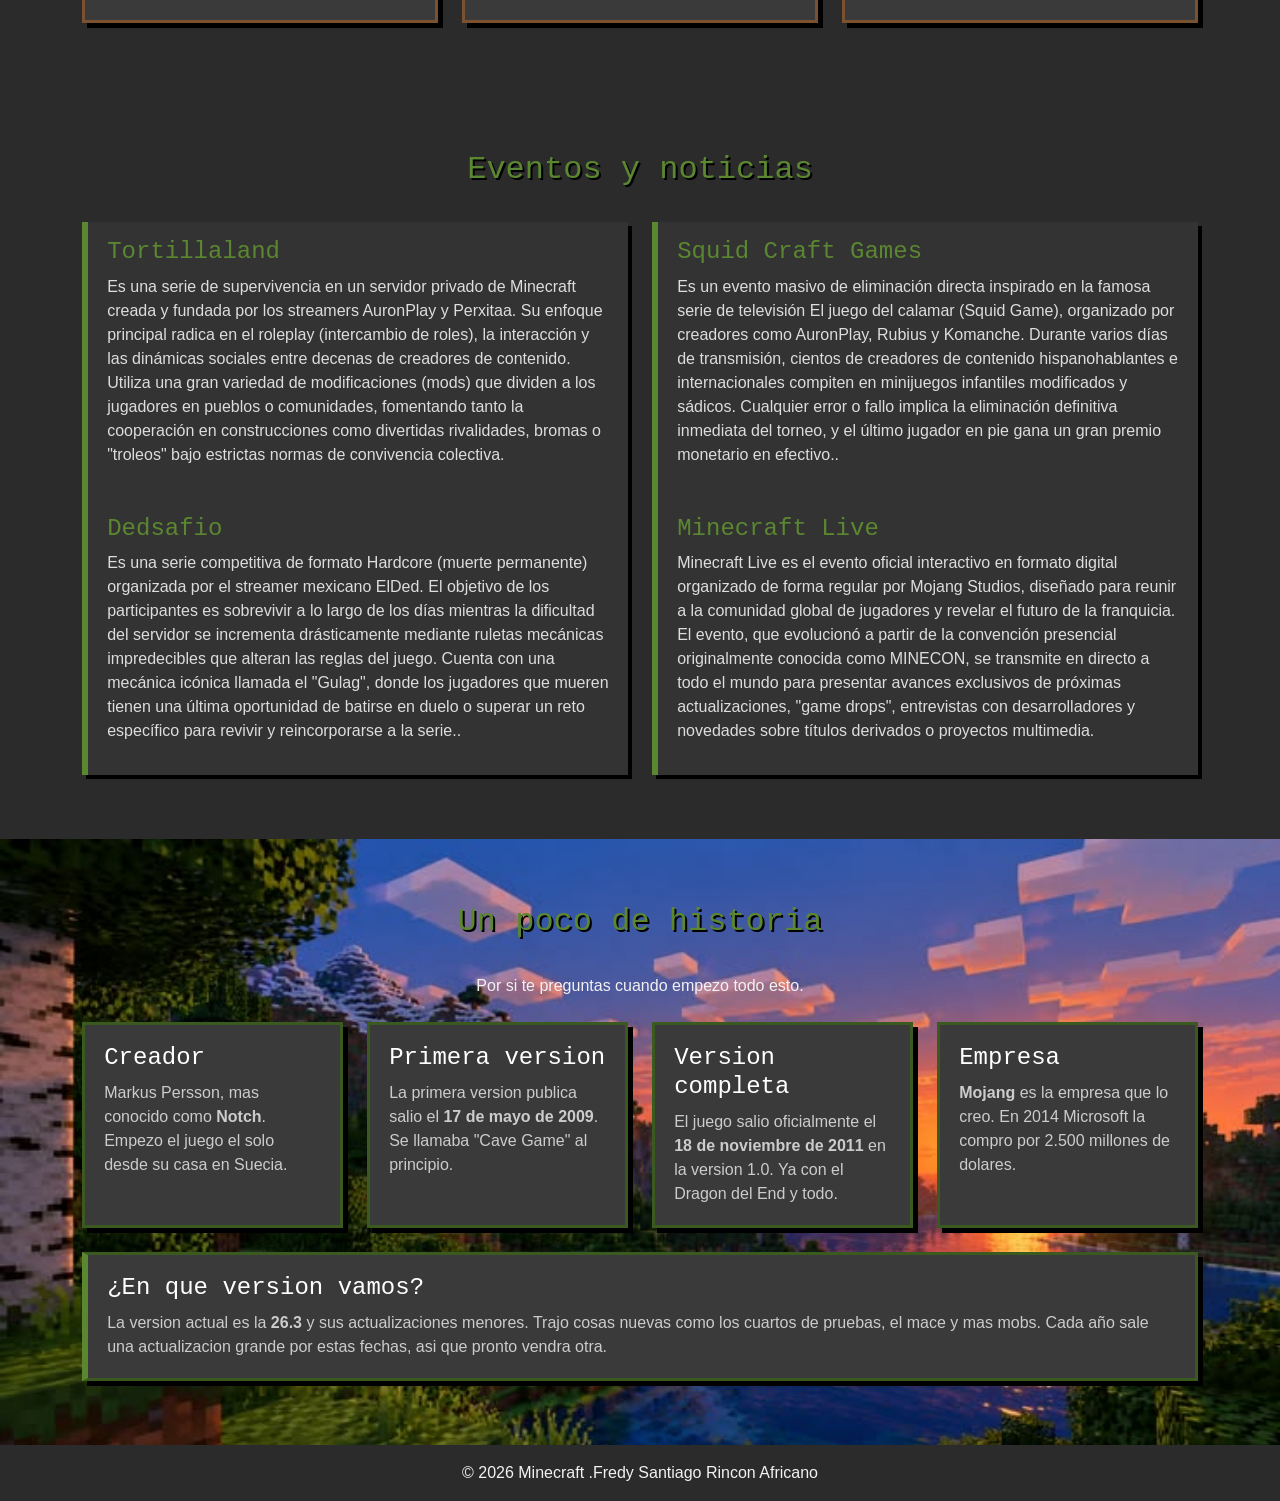
==== commit 9c081cf7: "arregloImagenSapnapCarrusel" ====
--- a/Aprender.html
+++ b/Aprender.html
@@ -123,7 +123,7 @@
             </div>
           </div>
            <div class="carousel-item">
-            <img src="img/Sapnap.jpg" class="d-block w-100" alt="Sapnap">
+            <img src="img/sapnap.jpg" class="d-block w-100" alt="Sapnap">
             <div class="carousel-caption">
               <h5>Sapnap</h5>
             </div>
--- a/css/aprender.css
+++ b/css/aprender.css
@@ -20,9 +20,9 @@
 }
 
 .carousel-caption{
-    color: purple
     text-shadow: 2px 2px 0 #000;
 }
+
 .tarjeta-streamer {
   background-color: #3a3a3a;
   border: 3px solid var(--tierra);
